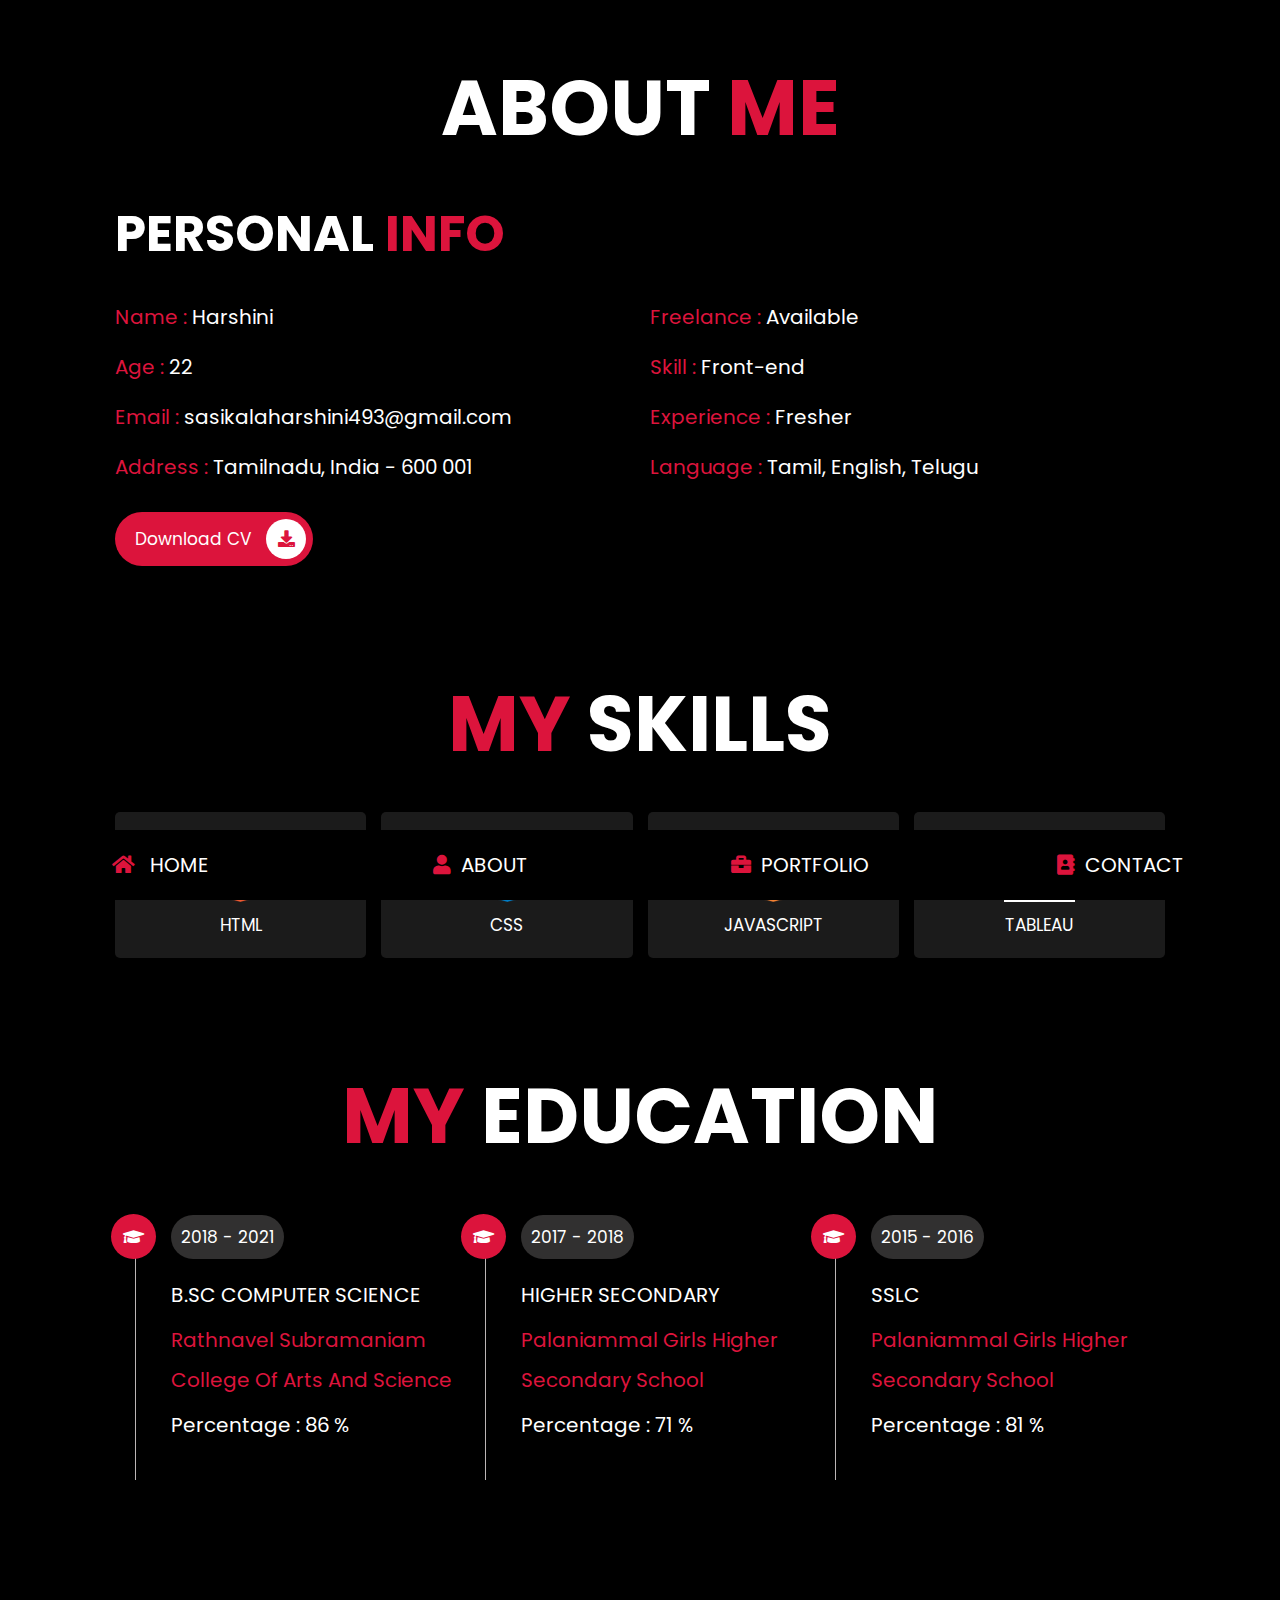
==== about.html @ 43031493 "Update about.html" ====
<!DOCTYPE html>
<html lang="en">
<head>
    <meta charset="UTF-8">
    <meta http-equiv="X-UA-Compatible" content="IE=edge">
    <meta name="viewport" content="width=device-width, initial-scale=1.0">
    <title>ABOUT</title>

     <!-- font awesome cdn link  -->
     <link rel="stylesheet" href="https://cdnjs.cloudflare.com/ajax/libs/font-awesome/5.15.4/css/all.min.css">
     <link rel="stylesheet" href="https://cdn.jsdelivr.net/npm/bootstrap-icons@1.3.0/font/bootstrap-icons.css">

     <!-- custom css file link  -->
     <link rel="stylesheet" href="css/style.css">
 
</head>
<body>
   <!-- navbar section starts  -->

<nav class="navibar">
    <a href="index.html"><i class="fas fa-home"></i> <span>HOME</span></a>
    <a href="about.html"><i class="fas fa-user"></i><span>ABOUT</span></a>
    <a href="port.html"><i class="fas fa-briefcase"></i><span>PORTFOLIO</span></a>
    <a href="contact.html"><i class="fas fa-address-book"></i><span>CONTACT</span></a>
</nav>

    <!-- navbar section ends  -->

    <!-- about section starts -->

    <section class="about">

        <h1 class="heading"> about <span>me</span></h1>

        <div class="row">

            <div class="info-container">

                <h1><span>personal</span> info</h1>

                <div class="box-container">

                    <div class="box">
                        <h3> <span>name  :  </span> Harshini</h3>
                        <h3> <span>age  :  </span> 22 </h3>
                        <h3> <span>email  :  </span> sasikalaharshini493@gmail.com </h3>
                        <h3> <span>address  :  </span> Tamilnadu, India - 600 001 </h3>
                    </div>

                    <div class="box">
                        <h3> <span>freelance  :  </span>Available </h3>
                        <h3> <span>skill  :  </span>Front-end </h3>
                        <h3> <span>experience  :  </span>Fresher </h3>
                        <h3> <span>language  :  </span>Tamil, English, Telugu</h3>
                    </div>
                </div>

                <a href="download/Harshini Resume (1).pdf" class="btn"> download CV <i class="fas fa-download"></i></a>
            </div>

        </div>

    </section>

    <!-- about section ends -->

    <!-- skills section starts -->

    <section class="skills">
         
        <h1 class="heading"> <span>my</span> skills </h1>

        <div class="box-container">
            <div class="box">
                <img src="images/icon-1.png" alt="html icon">
                <h3>html</h3>
            </div>

            <div class="box">
                <img src="images/icon-2.png" alt="css icon">
                <h3>css</h3>
            </div>

            <div class="box">
                <img src="images/icon-3.png" alt="js icon">
                <h3>javascript</h3>
            </div>

            <div class="box">
                <img src="images/icon-4.jpg" alt="tableau icon">
                <h3>Tableau</h3>
            </div>
        </div>
    </section>

    <!-- skills section ends -->

    <!-- education section starts -->

    <section class="education">

        <h1 class="heading"><span>my</span> education </h1>

        <div class="box-container">

            <div class="box">
                <i class="fas fa-graduation-cap"></i>
                <span>2018 - 2021</span>
                <h3>B.Sc COMPUTER SCIENCE</h3>
                <p>Rathnavel Subramaniam College Of Arts and Science</p>
                <h3 class="per">Percentage : 86 %</h3>
            </div>
    
            <div class="box">
                <i class="fas fa-graduation-cap"></i>
                <span>2017 - 2018</span>
                <h3>HIGHER SECONDARY</h3>
                <P>Palaniammal Girls Higher Secondary School</P> 
                <h3 class="per">Percentage : 71 %</h3>
            </div>
    
            <div class="box">
                <i class="fas fa-graduation-cap"></i>
                <span>2015 - 2016</span>
                <h3>SSLC</h3>
                <p>Palaniammal Girls Higher Secondary School</p>
                <h3 class="per">Percentage : 81 %</h3>
            </div>

    </div>
</section>

<!-- education section ends -->

</body>
</html>
---- css/style.css ----
@import url("https://fonts.googleapis.com/css2?family=Poppins:wght@100;300;400;500;600;700&display=swap");
* {
  font-family: 'Poppins', sans-serif;
  margin: 0;
  padding: 0;
  -webkit-box-sizing: border-box;
          box-sizing: border-box;
  text-decoration: none;
  outline: none;
  border: none;
  text-transform: capitalize;
}

/* this html code is used for changing the font size */

html{
    font-size: 62.5%;
    overflow-x: hidden;
}

/* this code is used to set scrollbar width */

html::-webkit-scrollbar{
    width: 1rem;
}

/* this code should change the background color*/

html ::-webkit-scrollbar-track{
    background:black;
}

/* this line for set the scrollbars color */

html::-webkit-scrollbar-thumb{
    background: red;
    border-radius: 5rem;
}

/* this lines set the background for body section */

body{
    background: black;
    padding-bottom: 6.5rem;
}

/* image set in the center or which place we want */

section{
    padding: 5rem 9%;
}

/* this codes should aline th headings in about page */

.heading{
    text-align: center;
    font-size: 6vw;
    color: white;
    margin-bottom: 3rem;
    text-transform: uppercase;
}

/* this line change the color for span coding */

.heading span{
    text-transform: uppercase;
    color: crimson;
}

/* this code is used for button designing */

.btn{
    display: inline-block;
    margin-top: 1rem;
    border-radius: 5rem;
    background: crimson;
    padding: .7rem;
    font-size: 1.7rem;
    color: white;
    padding-left: 2rem;
}

/* this lines design the icon into button */

.btn i {
    height: 4rem;
    width: 4rem;
    line-height: 4rem;
    font-size: 1.7rem;
    text-align: center;
    background: white;
    color: crimson;
    border-radius: 50%; /* that should change into round shape */
    margin-left: 1rem;
    -webkit-transition: .2s linear;
    transition: .2s linear;
}



.btn:hover i {
    margin-left: 2rem;
  }
  


/* this code is design the navigation bar */

.navibar{
    position: fixed;
    bottom: 0;
    left: 0;
    right: 0;
    display: -webkit-box;
    display: -ms-flexbox;
    display: flex;
    z-index: 1000;
    -webkit-box-align: end;
      -ms-flex-align: end;
         align-items: flex-end;
}

/* this code is design the navigation bar's text */

.navibar a{
    padding: 2rem;
    font-size: 2rem;
    background: black;
    -webkit-box-flex: 1;
      -ms-flex:1;
        flex: 1;
    color: white;
    text-align: center;
    -webkit-transition: .2s linear;
    transition: .2s linear;
}

/* this code will edit the icon */

.navibar a i{
    color: crimson;
    padding-right: 1rem;
}

.navibar a:hover{
    background: crimson;
    padding-bottom: 6rem;
}

/* this line is used to if my mouse curser will touch the navibar then icon should change into white color */
.navibar a:hover i{
    color: white;
}

.home{
    display: -webkit-box; /* it align the aboutme button */
    display: -ms-flexbox;
    display: flex;
    -webkit-box-align: center;
       -ms-flex-align: center;
          align-items: center;
    -ms-flex-wrap: wrap;
        flex-wrap: wrap;
    gap: 5rem;
    min-width: calc(100vh -6.5);
}

/* this code should align the image */

.home .image{
    -webkit-box-flex:1;
       -ms-flex: 1 1 42rem;
           flex: 1 1 42rem;
    text-align:center;
}

.home .image img{
    height: 55rem;
    width: 50rem;
    border-radius: 30% 80% 80% 30% / 30% 30% 70% 70%;
}

/* */

.home .content{
    -webkit-box-flex: 1;
      -ms-flex: 1 1 42rem;
         flex: 1 1 42rem;
}


.home .content h3{
    color: white;
    font-size: 4rem;
    padding-bottom: .5rem;
}

.home .content span{
    font-size: 3rem;
    color: crimson;
    padding: .5rem 0;
    display: block;
}

.home .content p{
    font-size: 1.5rem;
    color: white;
    padding: 1rem 0;
    line-height: 2;
}

/* home style ends */

/* about style starts */

/* this code is set the info container and set properly */

.about .row {
   display: -webkit-box;
   display: -ms-flexbox;
   display: flex;
   -webkit-box-align: center;
      -ms-flex-align: center;
         align-items: center;
   -ms-flex-wrap: wrap;
       flex-wrap: wrap;
    gap: 2rem;
}

.about .row .info-container {
    -webkit-box-flex: 1;
       -ms-flex:1 1 42rem;
           flex: 1 1 42rem;
}

/* align the h1 tag */

.about .row .info-container h1{
    font-size: 5rem;
    color: crimson;
    text-transform: uppercase;
    padding-bottom: 1rem;
}

.about .row .info-container h1 span {
    font-size: 5rem;
    color: white;
    text-transform: uppercase;
}


.about .row .info-container .box-container {
    padding: 1rem 0;
    display: -webkit-box;
    display: -ms-flexbox;
    display: flex;
    -ms-flex-wrap: wrap;
        flex-wrap: wrap;
    gap: 2rem;
}

.about .row .info-container .box-container .box {
    -webkit-box-flex: 1;
        -ms-flex: 1 1 20rem;
            flex: 1 1 20rem;
}

/* align the h3 tag */

.about .row .info-container .box-container .box h3 {
    font-size: 2rem;
    color: white;
    padding: 1rem 0;
    font-weight: normal;
    text-transform: none;
}

.about .row .info-container .box-container .box h3 span {
    color: crimson;
    font-weight:normal;
}

/* about ends */

/* skills starts */

/* colums are set using ms grid */

.skills .box-container {
    display: -ms-grid;
    display: grid;
    -ms-grid-columns: (minmax(16rem, 1fr))[auto-fit];
        grid-template-columns: repeat(auto-fit,minmax(16rem, 1fr));
    gap: 1.5rem;
}

.skills .box-container .box {
    padding: 2rem;
    text-align: center;
    -webkit-box-shadow: black;
            box-shadow: black;
    border-radius: .5rem;
    background: rgb(27, 27, 27);
}

.skills .box-container .box:hover{
    background: white;
}

.skills .box-container .box img{
    height: 7rem;
    margin-bottom:.5rem;
}

.skills .box-container .box h3{
    color: white;
    font-size: 1.7rem;
    font-weight: normal;
    text-transform: uppercase;
}

.skills .box-container .box:hover h3{
   color: black;
}

/* this code should display the webkitbox */

.education .box-container {
    display: -webkit-box;
    display: -ms-flexbox;
    display: flex;
    -ms-flex-wrap: wrap;
        flex-wrap: wrap;
    padding-bottom: 3rem;
    padding-top: 2rem;
}

/* this code should align the webkitbox */

.education .box-container .box {
    -webkit-box-flex: 1;
        -ms-flex: 1;
           flex: 1;
    margin-left: 2rem;
    padding-top: 0;
    padding-bottom: 0;
    padding-left: 3.5rem;  /* align the text from that margin line */
    padding-bottom: 3rem;
    border-left:  0.1rem solid rgb(187, 181, 181);
    position: relative;
}

.education .box-container .box i {
    height: 4.5rem;
    width: 4.5rem;
    line-height: 4.5rem;
    font-size: 1.7rem;
    border-radius: 50%;
    background: crimson;
    color: white;
    text-align: center;
    position: absolute;
    top: -1rem;
    left: -2.5rem;   
}

.education .box-container .box span {
    font-size: 1.7rem;
    color: white;
    border-radius: 5rem;
    padding: 1rem;
    background: rgb(49, 48, 48);
}

.education .box-container .box h3{
    font-size: 2rem;
    padding: 1rem 0;
    color: white;
    padding-top: 3rem;
    font-weight: normal;
    text-transform: uppercase;
}

.education .box-container .box .per{
    font-size: 2rem;
    padding: 1rem 0;
    color: white;
    padding-top: 1rem;
    font-weight: normal;
    text-transform: none;
}

.education .box-container .box p {
    font-size: 2rem;
    color: crimson;
    line-height:2;
}

/* about style ends */

/* port style starts */

.port {
    text-align: center;
}

.port .box-container {
    display: -ms-grid;
    display: grid;
    -ms-grid-columns: (minmax(31rem, 1fr))[auto-fit];
        grid-template-columns: repeat(auto-fit,minmax(31rem, 1fr)); /* these two lines should make the picture in columnwise */
    gap: 1.5rem;
    margin-bottom: 2rem;
}

.port .box-container .box {
    height: 30rem;
    overflow: hidden; /* this line is used to image set in the right place */
    position: relative; /* this line used to set the screen when i am touch */
    border-radius: 2rem;
}

/* This line is must bcoz this line should display the content screen */

.port .box-container .box:hover .content{
    -webkit-transform: translate(0%);
            transform: translate(0%);
}

/* this line is used to align the image corretly */

.port .box-container .box img {
    height: 100%;
    width: 100%;
    -o-object-fit: cover;
        object-fit: cover;
}

.port .box-container .box .content {
    position: absolute;
    top: 0;
    left: 0;
    height: 100%;
    width: 100%;
    background: rgb(32, 32, 32);
    display: -webkit-box;
    display: -ms-flexbox;
    display: flex;
    -webkit-box-orient: vertical;
    -webkit-box-direction: normal;
        -ms-flex-flow: column;
            flex-flow: column;
    -webkit-box-align:center;
        -ms-flex-align: center;
            align-items: center;
    -webkit-box-pack: center;
        -ms-flex-pack: center;
            justify-content: center;
    padding: 2rem;
    -webkit-transform: translate(100%);
        transform: translate(100%);
    -webkit-transition: .2s linear;
    transition: .2s linear;
}

.port .box-container .box .content h3 {
    font-size: 2.5rem;
    color: white;
    text-transform: uppercase;
    font-weight: normal;
}

.port .box-container .box .content p {
    padding: 1rem 0;
    font-size: 1.5rem;
    line-height: 2;
    color: rgb(185, 181, 181);
}

.port .box-container .box .content a {
    font-size: 2rem;
    color: crimson;
}

.port .box-container .box .content a:hover {
    color: white;
}

/* portfolio code ends */

/* contact code starts */

.contact .row {
    display: -webkit-box;
    display: -ms-flexbox;
    display: flex;
    -webkit-box-align: center;
        -ms-flex-align: center;
            align-items: center;
    -ms-flex-wrap: wrap;
        flex-wrap: wrap;
    gap: 2rem;
}

.contact .row .info-container h1 {
    font-size: 3rem;
    text-transform: uppercase;
    color: white;
    padding-bottom: 1rem;
}

.contact .row .info-container p {
    font-size: 1.5rem;
    line-height: 2;
    color: rgb(199, 196, 196);
    padding: 1rem 0;
}

.contact .row .info-container .box-container {
    padding: 2rem 0;
}

.contact .row .info-container .box-container .box {
    display: -webkit-box;
    display: -ms-flexbox;
    display: flex;
    gap: 2rem;
    padding: 1rem 0;
}

/* this line should edit the icons */

.contact .row .info-container .box-container .box i {
    font-size: 3rem;
    color: crimson;
}

.contact .row .info-container .box-container .box h3 {
    font-size: 2rem;
    color: white;
}

.contact .row .info-container .share a {
    font-size: 2rem;
    height: 4.5rem;
    width: 4.5rem;
    line-height: 4.5rem;
    border-radius: 50%;
    background: black;
    color: white;
    text-align: center;
    margin-right: .3rem;
}

.contact .row .info-container .share a:hover {
    background: crimson;
}

.contact .row form {
    -webkit-box-flex: 1;
        -ms-flex: 1 1 42rem;
            flex: 1 1 42rem;
}

/* this code should display the flexible inputbox area */

.contact .row form .inputbox {
    display: -webkit-box;
    display: -ms-flexbox;
    display: flex;
    -ms-flex-wrap: wrap;
        flex-wrap: wrap;
    -webkit-box-pack: justify;
        -ms-flex-pack: justify;
            justify-content: space-between;
}

/* this line should increase the width of the input area */

.contact .row form .inputbox input {
    width: 49%;
}

/* this line should align the input area */

.contact .row form .inputbox input ,
.contact .row form textarea {
    border-radius: 5rem;
    padding: 1.2rem 1.8rem;
    font-size: 1.6rem;
    color: white;
    text-transform: none;
    margin: .7rem 0;
    background: rgb(39, 38, 38);
}

.contact .row form textarea {
    width: 100%;
    border-radius: 1rem;
    resize: none;
    height: 25rem;
}

.contact .row form .btn {
    padding: 1rem 3rem;
    cursor: pointer;
}

.contact .row form .btn:hover {
    background: white;
    color: black;
}

@media (max-width: 1200px) {
    html{
        font-size: 55%;
    }
    section {
        padding: 3rem 2rem;
    }
}

@media (max-width: 768px) {
    .heading {
        font-size: 12vw;
    }
    .navibar a i{
        padding: 0;
    }
    .navibar a span {
        display: none;
    }
    .navibar a:hover {
        padding-bottom: 2rem;
    }
    .home{
        text-align: center;
        gap: 2rem;
    }
    .home .image img {
        height: 30rem;
        width: 30rem;
    }
    .home .content h3 {
        font-size: 3rem;
    }
    .home .content span {
        font-size: 2.5rem;
    }
    .contact .row form .inputbox input {
        width: 100%;
        margin-bottom: 1 rem;
    }
}

@media (max-width: 450px) {
    html {
        font-size: 50%;
    }
}
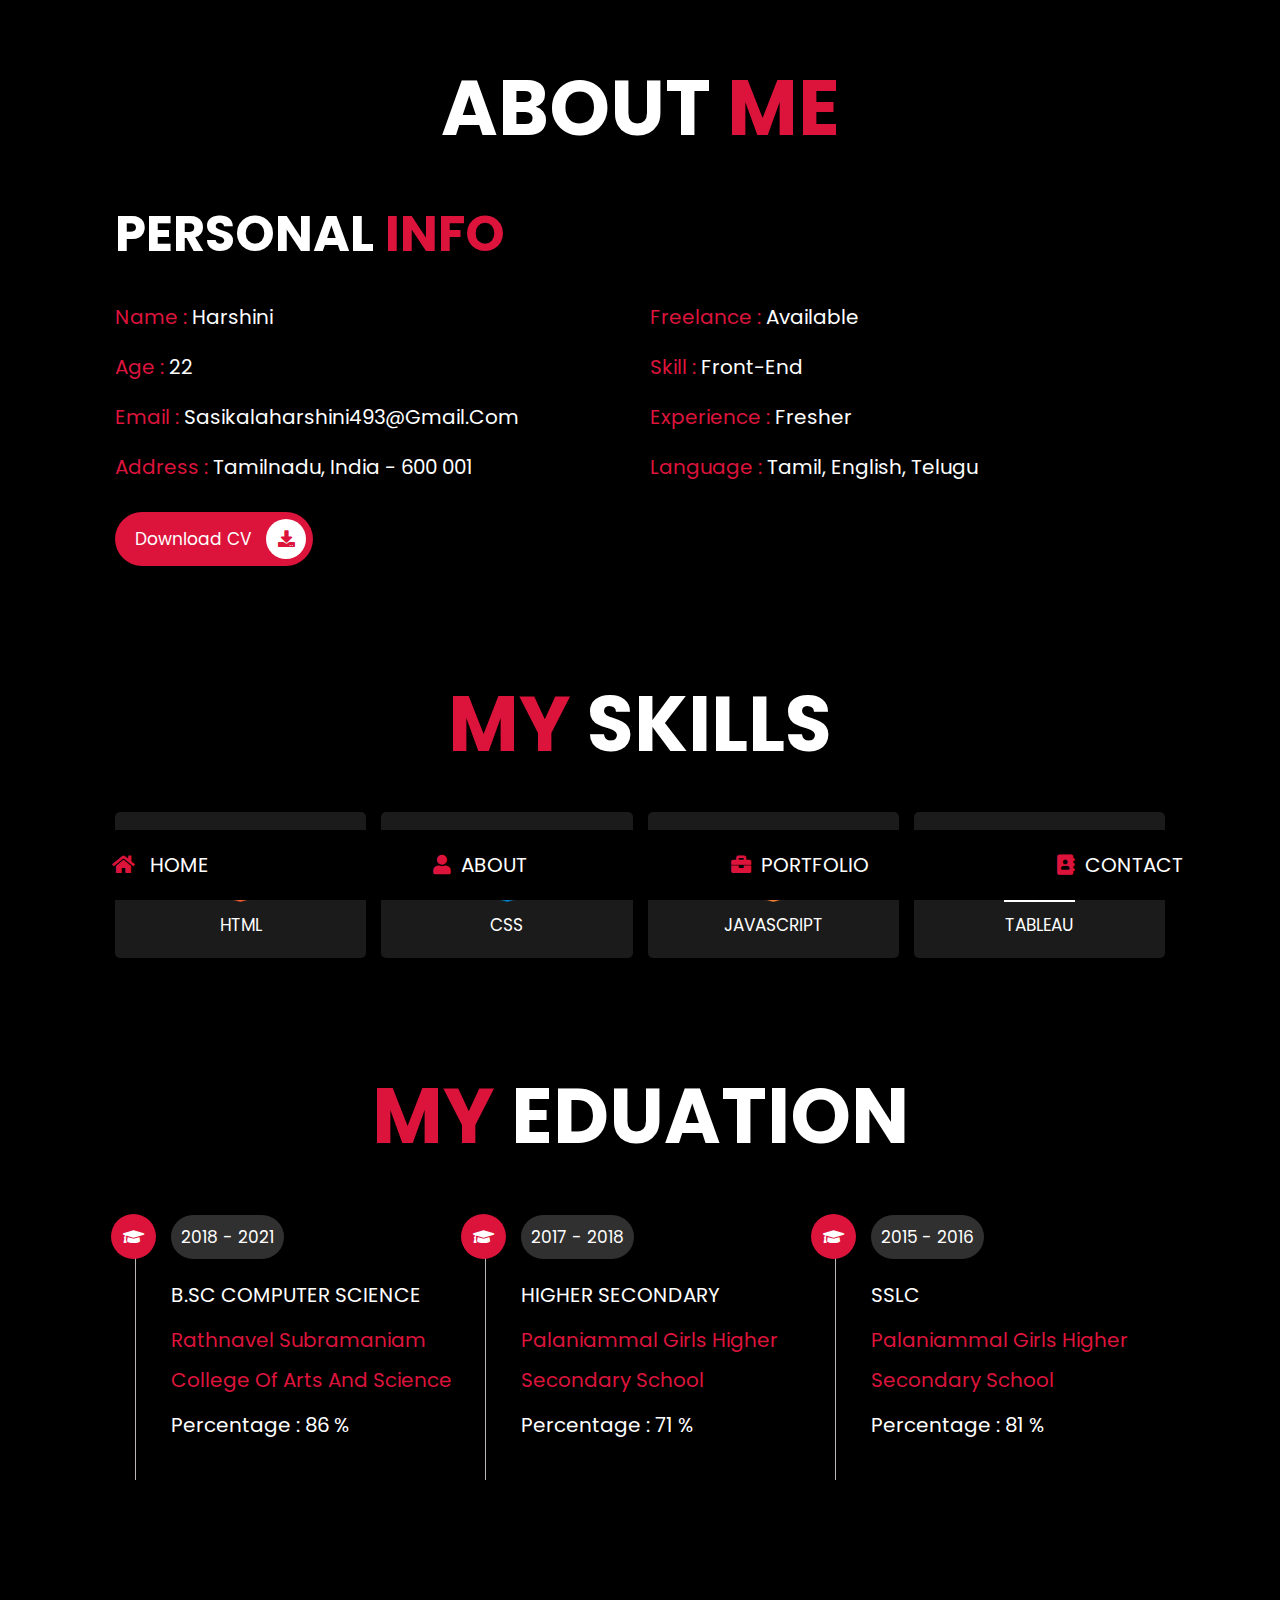
==== commit fddadba9: "completed" ====
--- a/about.html
+++ b/about.html
@@ -44,14 +44,14 @@
                         <h3> <span>name  :  </span> Harshini</h3>
                         <h3> <span>age  :  </span> 22 </h3>
                         <h3> <span>email  :  </span> sasikalaharshini493@gmail.com </h3>
-                        <h3> <span>address  :  </span> Tamilnadu, India - 600 001 </h3>
+                        <h3> <span>address  :  </span> tamilnadu, india - 600 001 </h3>
                     </div>
 
                     <div class="box">
-                        <h3> <span>freelance  :  </span>Available </h3>
-                        <h3> <span>skill  :  </span>Front-end </h3>
-                        <h3> <span>experience  :  </span>Fresher </h3>
-                        <h3> <span>language  :  </span>Tamil, English, Telugu</h3>
+                        <h3> <span>freelance  :  </span>available </h3>
+                        <h3> <span>skill  :  </span>front-end </h3>
+                        <h3> <span>experience  :  </span>fresher </h3>
+                        <h3> <span>language  :  </span>tamil, english, telugu</h3>
                     </div>
                 </div>
 
@@ -99,7 +99,7 @@
 
     <section class="education">
 
-        <h1 class="heading"><span>my</span> education </h1>
+        <h1 class="heading"><span>my</span> eduation </h1>
 
         <div class="box-container">
 
--- a/css/style.css
+++ b/css/style.css
@@ -272,7 +272,6 @@
     color: white;
     padding: 1rem 0;
     font-weight: normal;
-    text-transform: none;
 }
 
 .about .row .info-container .box-container .box h3 span {
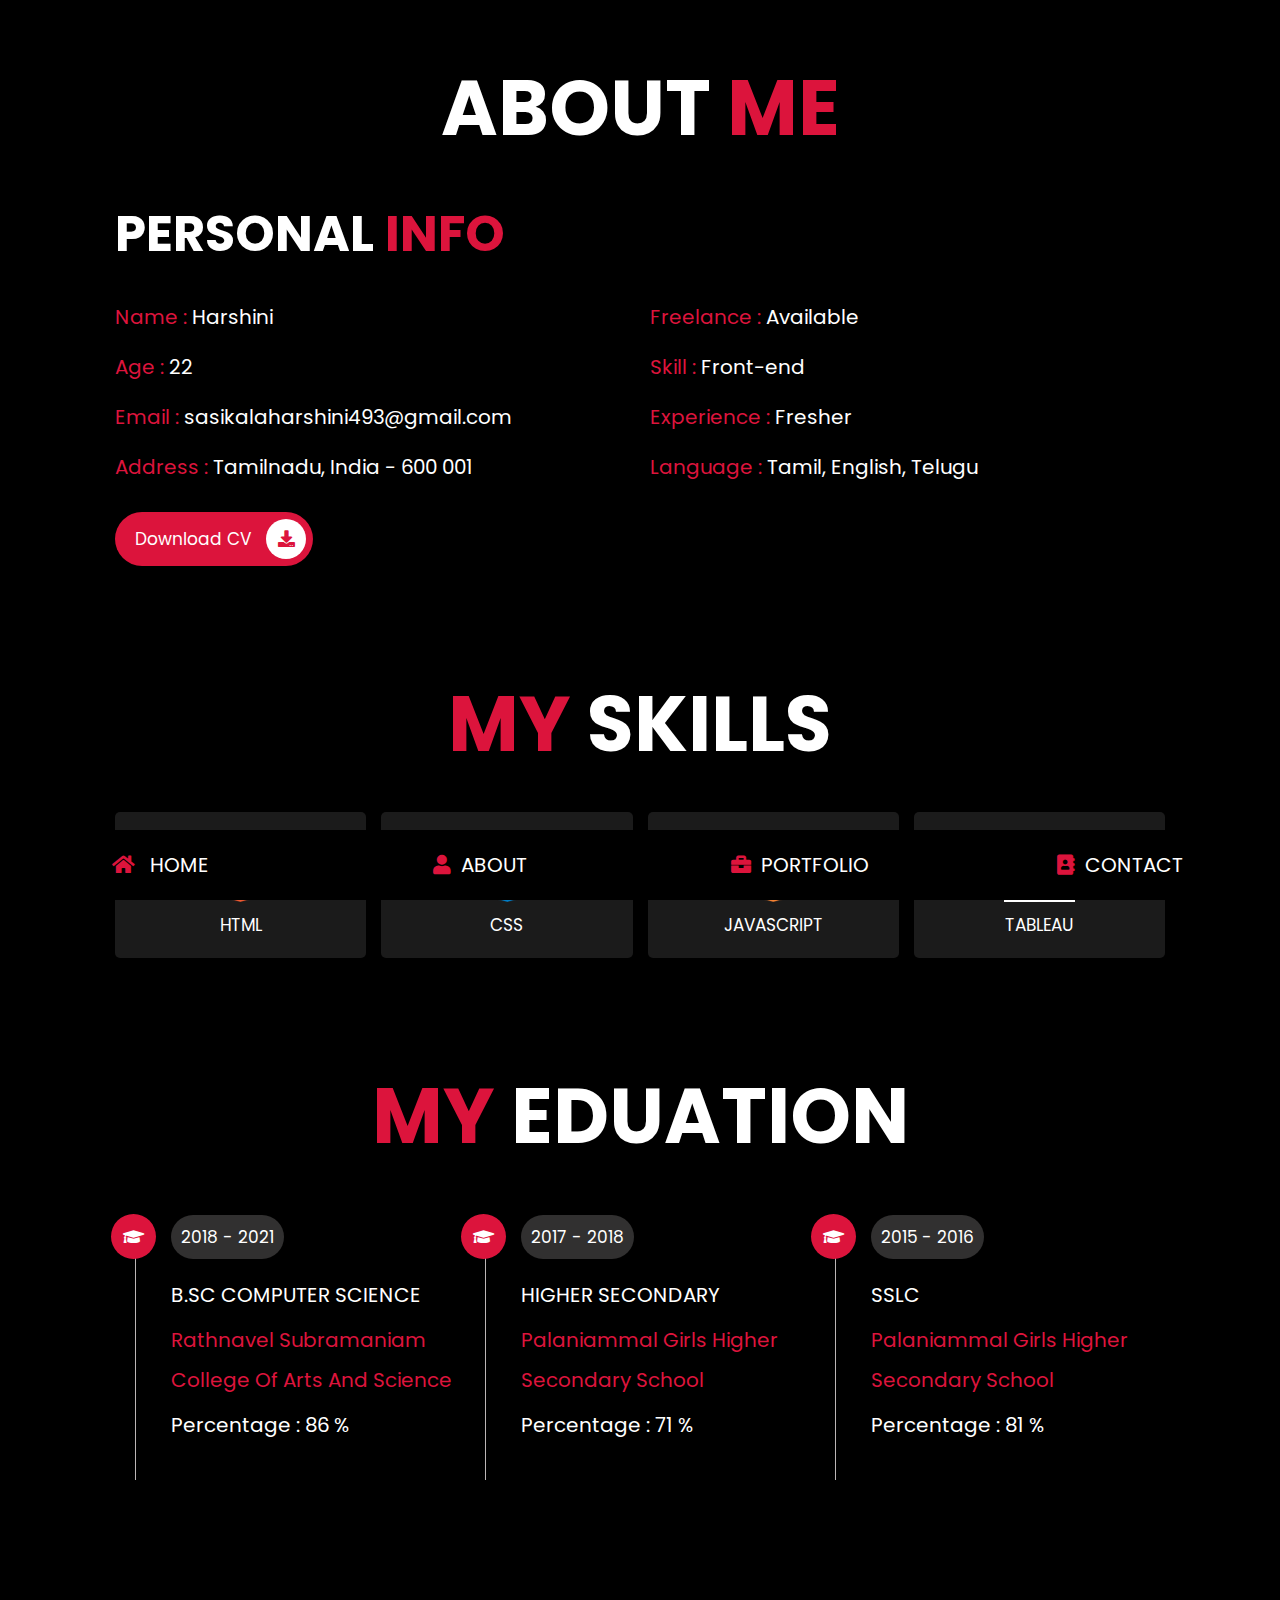
==== commit 21b16f95: "completed" ====
--- a/about.html
+++ b/about.html
@@ -41,17 +41,17 @@
                 <div class="box-container">
 
                     <div class="box">
-                        <h3> <span>name  :  </span> Harshini</h3>
+                        <h3> <span>Name  :  </span> Harshini</h3>
                         <h3> <span>age  :  </span> 22 </h3>
                         <h3> <span>email  :  </span> sasikalaharshini493@gmail.com </h3>
-                        <h3> <span>address  :  </span> tamilnadu, india - 600 001 </h3>
+                        <h3> <span>address  :  </span> Tamilnadu, India - 600 001 </h3>
                     </div>
 
                     <div class="box">
-                        <h3> <span>freelance  :  </span>available </h3>
-                        <h3> <span>skill  :  </span>front-end </h3>
-                        <h3> <span>experience  :  </span>fresher </h3>
-                        <h3> <span>language  :  </span>tamil, english, telugu</h3>
+                        <h3> <span>freelance  :  </span>Available </h3>
+                        <h3> <span>skill  :  </span>Front-end </h3>
+                        <h3> <span>experience  :  </span>Fresher </h3>
+                        <h3> <span>language  :  </span>Tamil, English, Telugu</h3>
                     </div>
                 </div>
 
--- a/css/style.css
+++ b/css/style.css
@@ -272,6 +272,7 @@
     color: white;
     padding: 1rem 0;
     font-weight: normal;
+    text-transform: none;
 }
 
 .about .row .info-container .box-container .box h3 span {
@@ -513,6 +514,7 @@
     line-height: 2;
     color: rgb(199, 196, 196);
     padding: 1rem 0;
+    text-transform: none;
 }
 
 .contact .row .info-container .box-container {
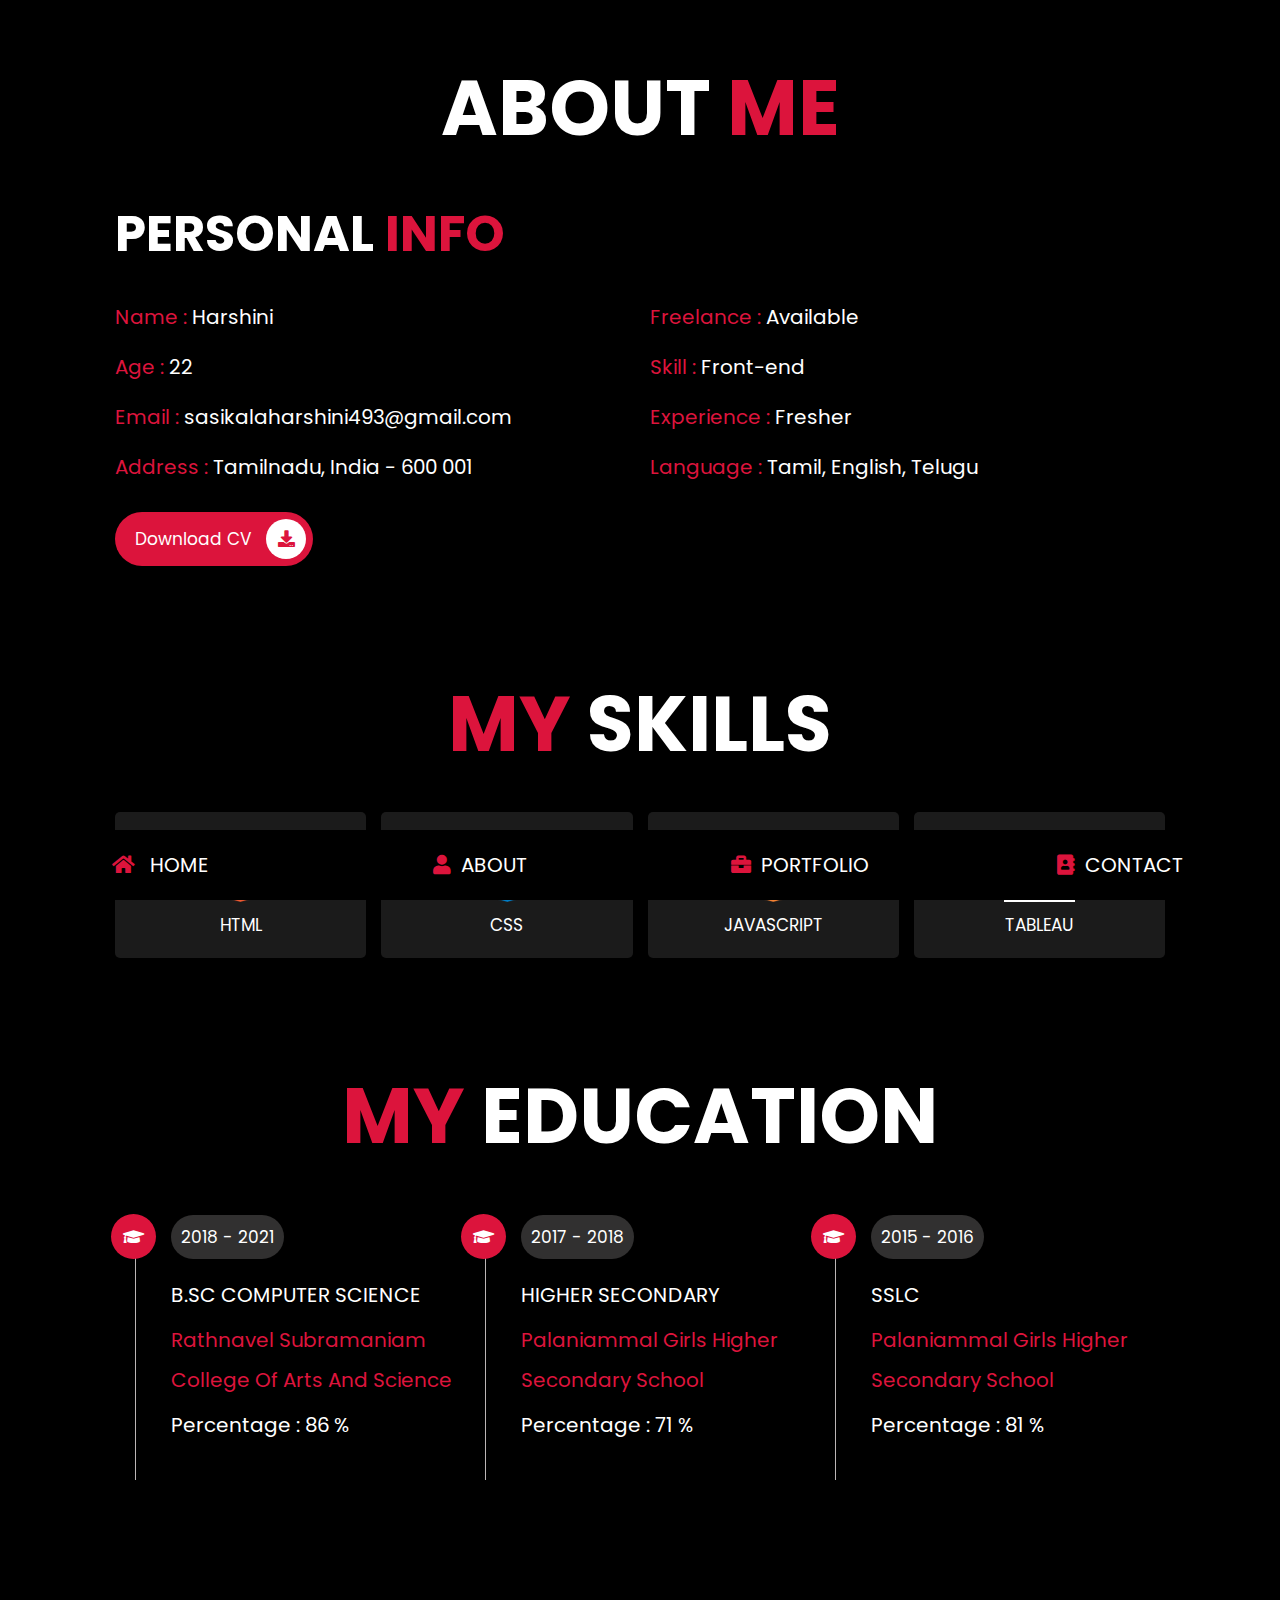
==== commit 9b8079e4: "completed" ====
--- a/about.html
+++ b/about.html
@@ -55,7 +55,7 @@
                     </div>
                 </div>
 
-                <a href="download/Harshini Resume (1).pdf" class="btn"> download CV <i class="fas fa-download"></i></a>
+                <a href="download/Harshini Resume (2).pdf" class="btn"> download CV <i class="fas fa-download"></i></a>
             </div>
 
         </div>
@@ -99,7 +99,7 @@
 
     <section class="education">
 
-        <h1 class="heading"><span>my</span> eduation </h1>
+        <h1 class="heading"><span>my</span> education </h1>
 
         <div class="box-container">
 
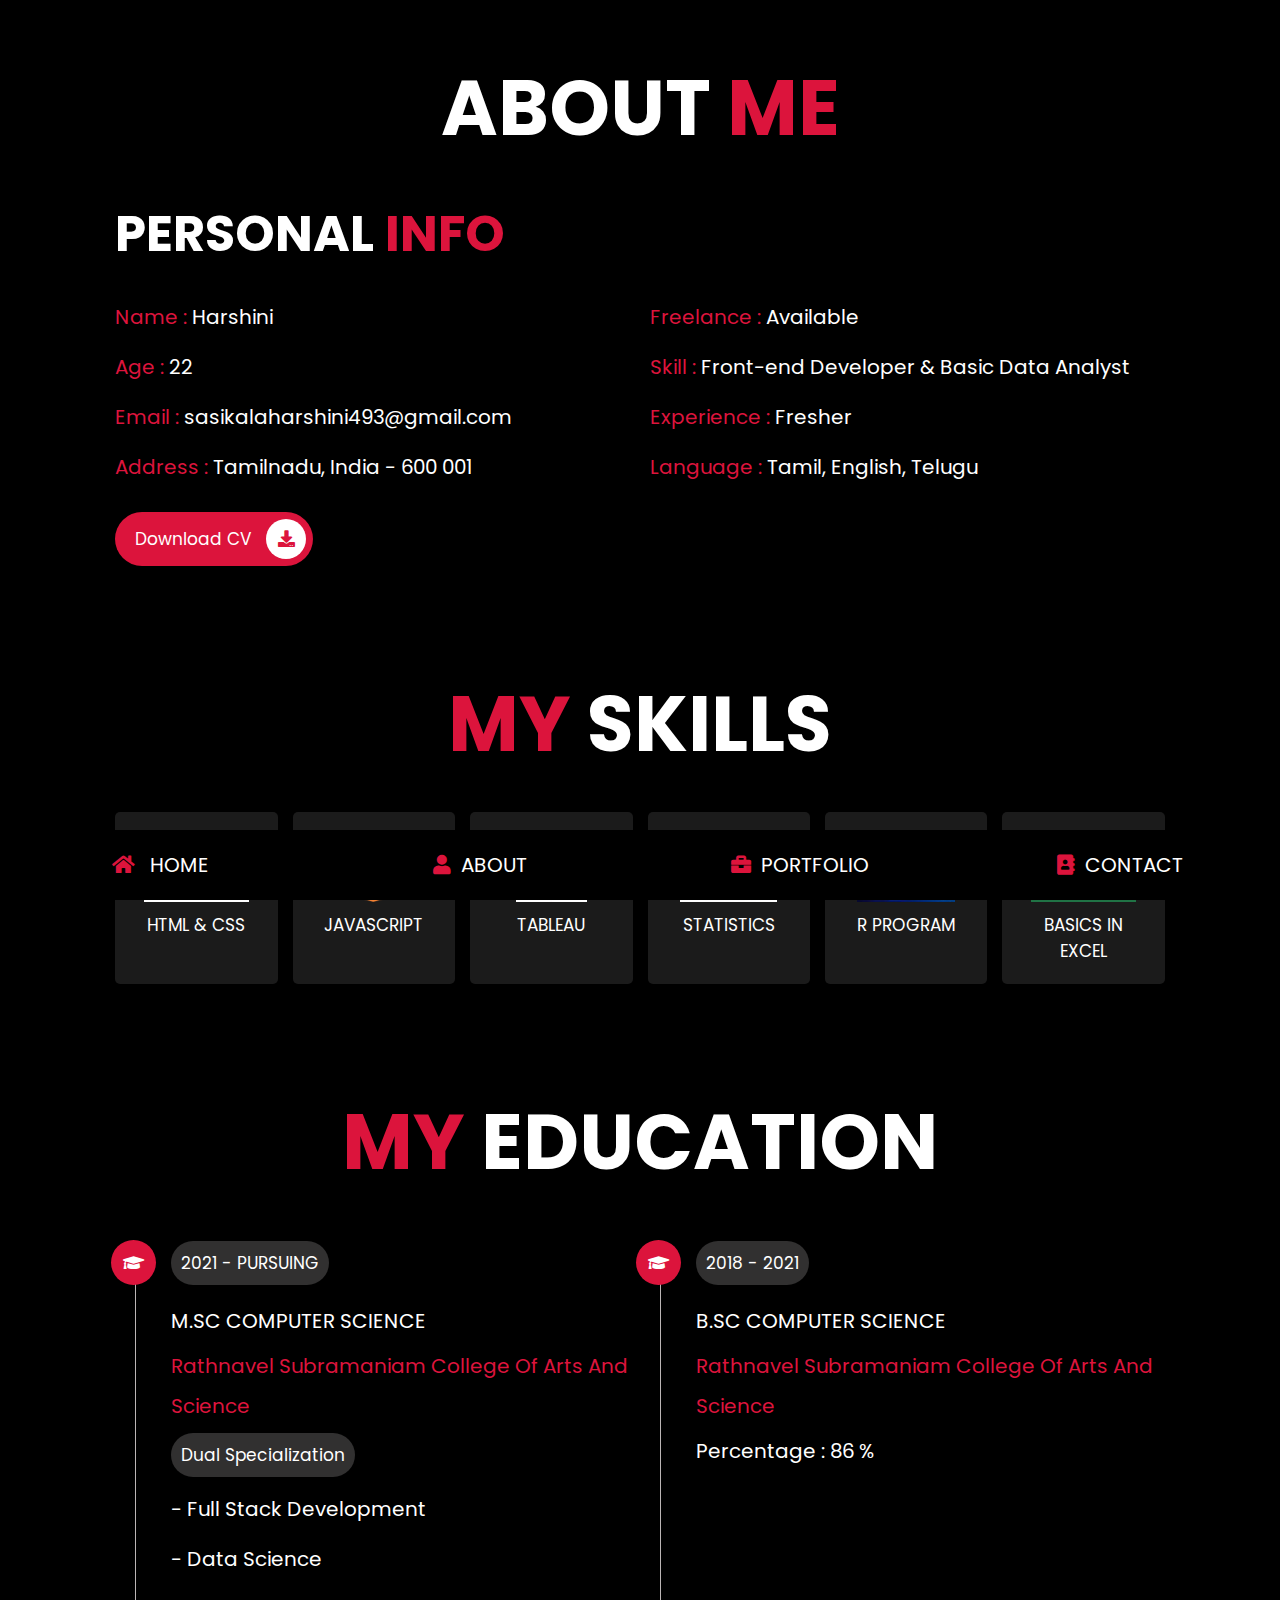
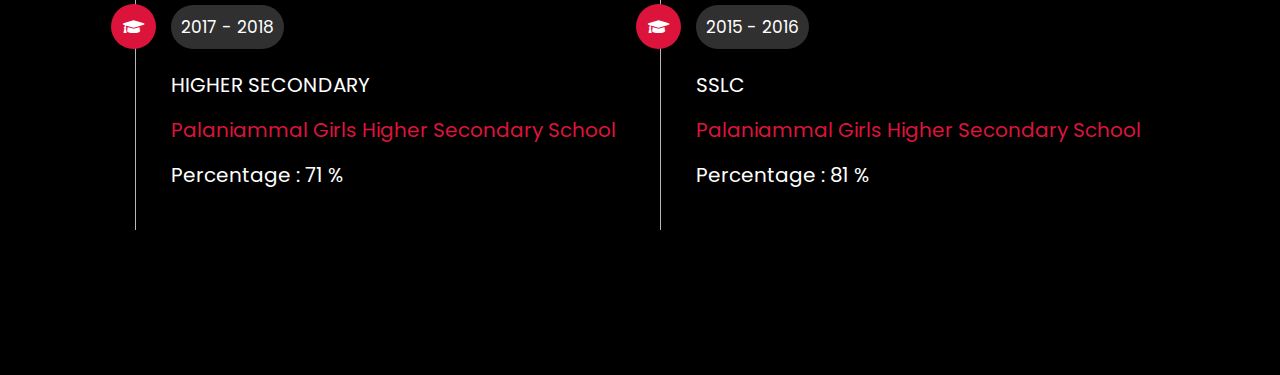
==== commit 7c2d3511: "completed" ====
--- a/about.html
+++ b/about.html
@@ -4,7 +4,7 @@
     <meta charset="UTF-8">
     <meta http-equiv="X-UA-Compatible" content="IE=edge">
     <meta name="viewport" content="width=device-width, initial-scale=1.0">
-    <title>ABOUT</title>
+    <title>MY PORTFOLIO</title>
 
      <!-- font awesome cdn link  -->
      <link rel="stylesheet" href="https://cdnjs.cloudflare.com/ajax/libs/font-awesome/5.15.4/css/all.min.css">
@@ -49,7 +49,7 @@
 
                     <div class="box">
                         <h3> <span>freelance  :  </span>Available </h3>
-                        <h3> <span>skill  :  </span>Front-end </h3>
+                        <h3> <span>skill  :  </span>Front-end Developer & Basic Data Analyst</h3>
                         <h3> <span>experience  :  </span>Fresher </h3>
                         <h3> <span>language  :  </span>Tamil, English, Telugu</h3>
                     </div>
@@ -72,23 +72,33 @@
 
         <div class="box-container">
             <div class="box">
-                <img src="images/icon-1.png" alt="html icon">
-                <h3>html</h3>
+                <img src="images/icon-1.jfif" alt="html icon">
+                <h3>html & css</h3>
             </div>
 
             <div class="box">
                 <img src="images/icon-2.png" alt="css icon">
-                <h3>css</h3>
-            </div>
-
-            <div class="box">
-                <img src="images/icon-3.png" alt="js icon">
                 <h3>javascript</h3>
             </div>
 
             <div class="box">
-                <img src="images/icon-4.jpg" alt="tableau icon">
+                <img src="images/icon-3.jpg" alt="tableau icon">
                 <h3>Tableau</h3>
+            </div>
+
+            <div class="box">
+                <img src="images/img-7.jpg" alt="tableau icon">
+                <h3>Statistics</h3>
+            </div>
+
+            <div class="box">
+                <img src="images/icon-5.jfif" alt="tableau icon">
+                <h3>R Program</h3>
+            </div>
+
+            <div class="box">
+                <img src="images/icon-4.png" alt="tableau icon">
+                <h3>basics in excel</h3>
             </div>
         </div>
     </section>
@@ -102,6 +112,19 @@
         <h1 class="heading"><span>my</span> education </h1>
 
         <div class="box-container">
+
+            <div class="box">
+                <i class="fas fa-graduation-cap"></i>
+                <span>2021 - PURSUING</span>
+                <h3>M.Sc COMPUTER SCIENCE</h3>
+                <p>Rathnavel Subramaniam College Of Arts and Science</p>
+                <br>
+                <span>Dual Specialization</span>
+                <br>
+                <br>
+                <h3 class="per">- Full Stack Development</h3>
+                <h3 class="per">- Data Science</h3>
+            </div>
 
             <div class="box">
                 <i class="fas fa-graduation-cap"></i>
--- a/css/style.css
+++ b/css/style.css
@@ -195,17 +195,18 @@
     padding-bottom: .5rem;
 }
 
-.home .content span{
-    font-size: 3rem;
+.home .content  span{
+    font-size: 2rem;
     color: crimson;
     padding: .5rem 0;
-    display: block;
+    text-transform: none;
+    
 }
 
 .home .content p{
     font-size: 1.5rem;
     color: white;
-    padding: 1rem 0;
+    padding-top: 1rem;
     line-height: 2;
 }
 
@@ -339,8 +340,8 @@
 
 .education .box-container .box {
     -webkit-box-flex: 1;
-        -ms-flex: 1;
-           flex: 1;
+        -ms-flex: 1 1 40rem;
+           flex: 1 1 40rem;
     margin-left: 2rem;
     padding-top: 0;
     padding-bottom: 0;
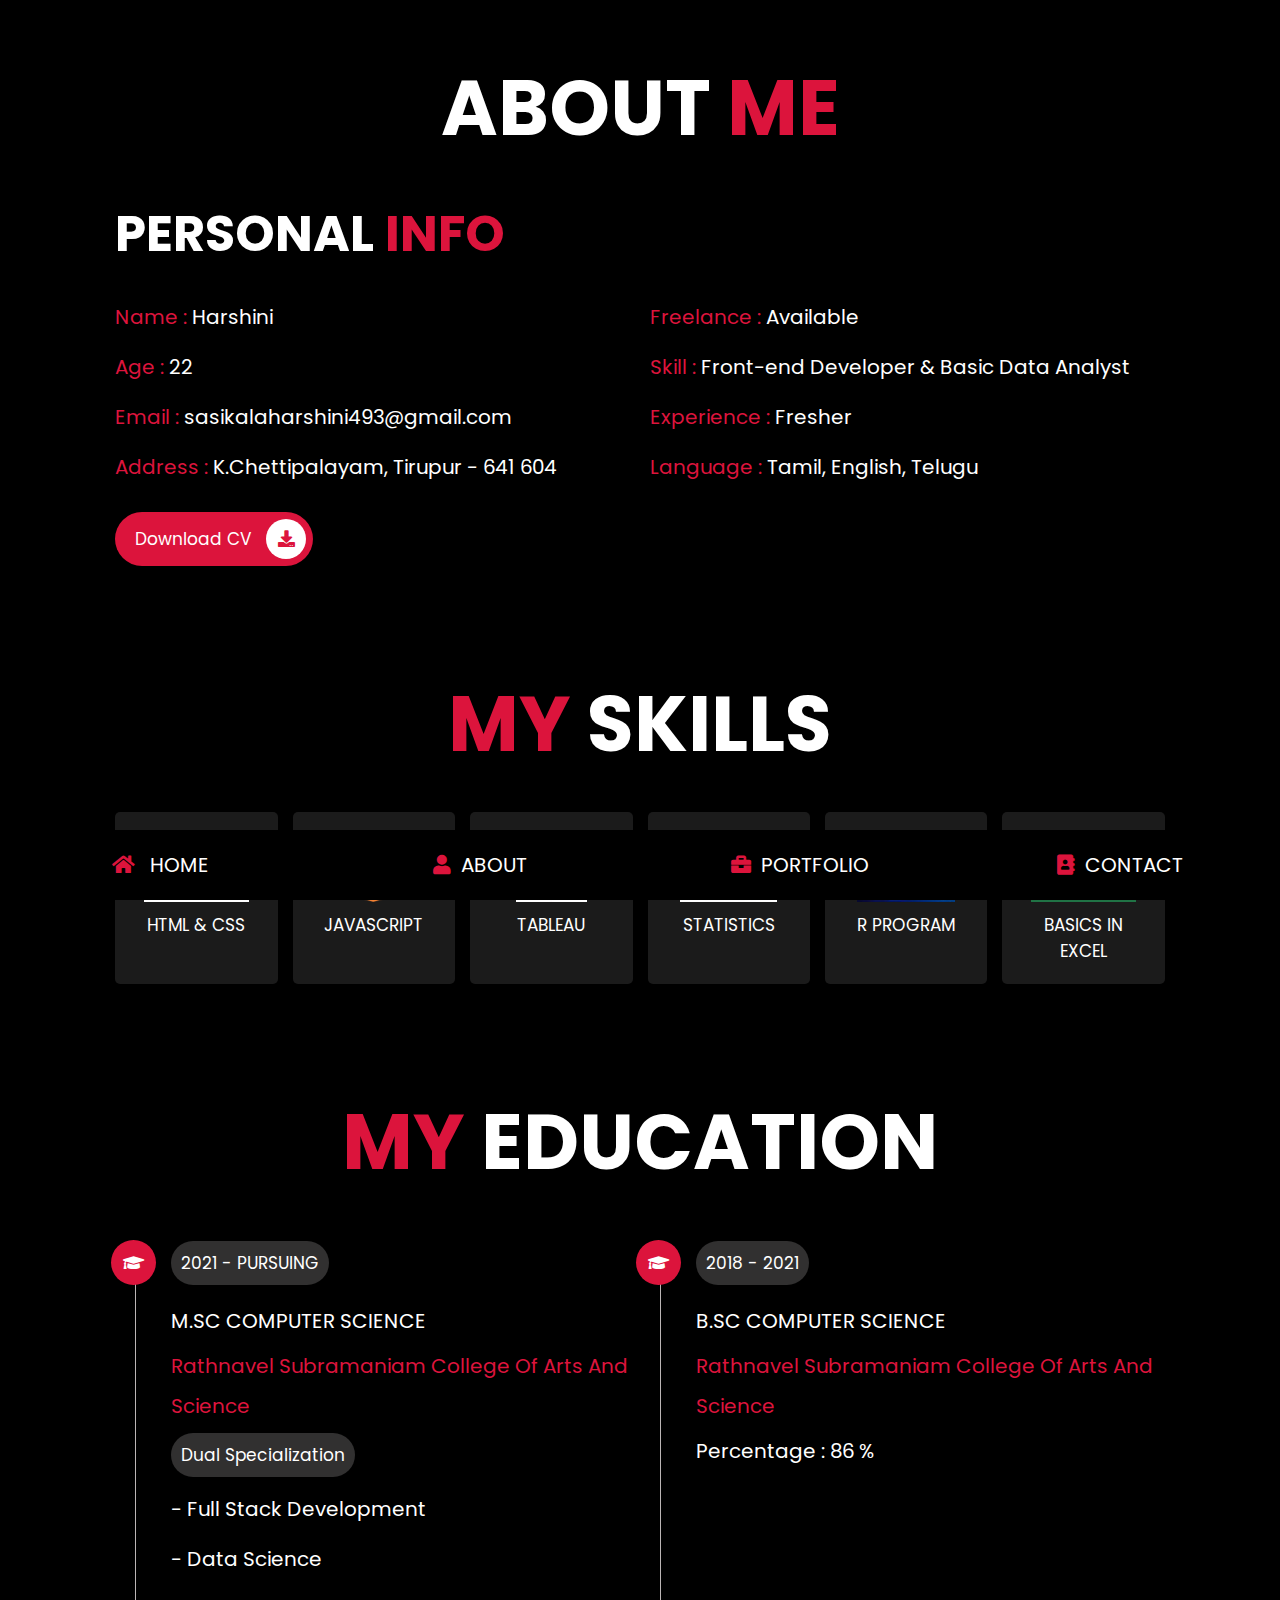
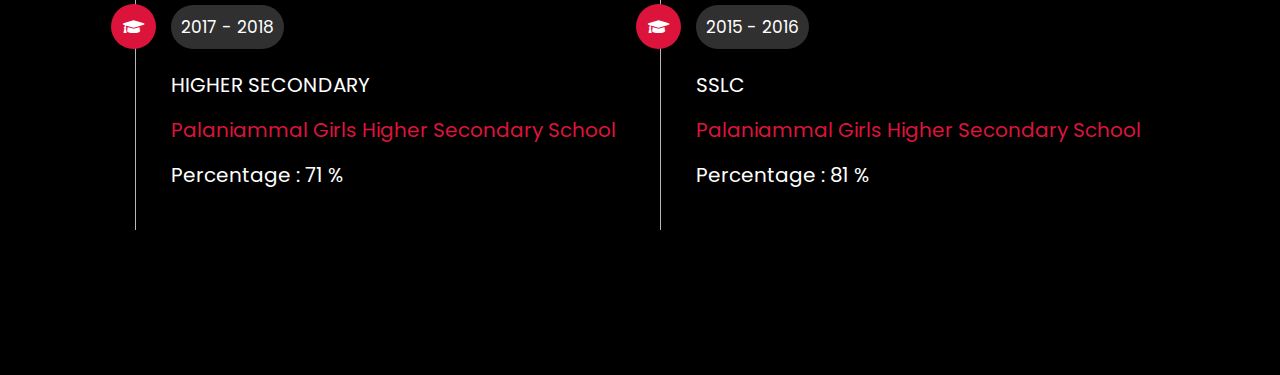
==== commit 3074b27c: "completed" ====
--- a/about.html
+++ b/about.html
@@ -44,7 +44,7 @@
                         <h3> <span>Name  :  </span> Harshini</h3>
                         <h3> <span>age  :  </span> 22 </h3>
                         <h3> <span>email  :  </span> sasikalaharshini493@gmail.com </h3>
-                        <h3> <span>address  :  </span> Tamilnadu, India - 600 001 </h3>
+                        <h3> <span>address  :  </span> K.Chettipalayam, Tirupur - 641 604 </h3>
                     </div>
 
                     <div class="box">
@@ -55,7 +55,7 @@
                     </div>
                 </div>
 
-                <a href="download/Harshini Resume (2).pdf" class="btn"> download CV <i class="fas fa-download"></i></a>
+                <a href="download/Harshini Resume.pdf" class="btn"> download CV <i class="fas fa-download"></i></a>
             </div>
 
         </div>
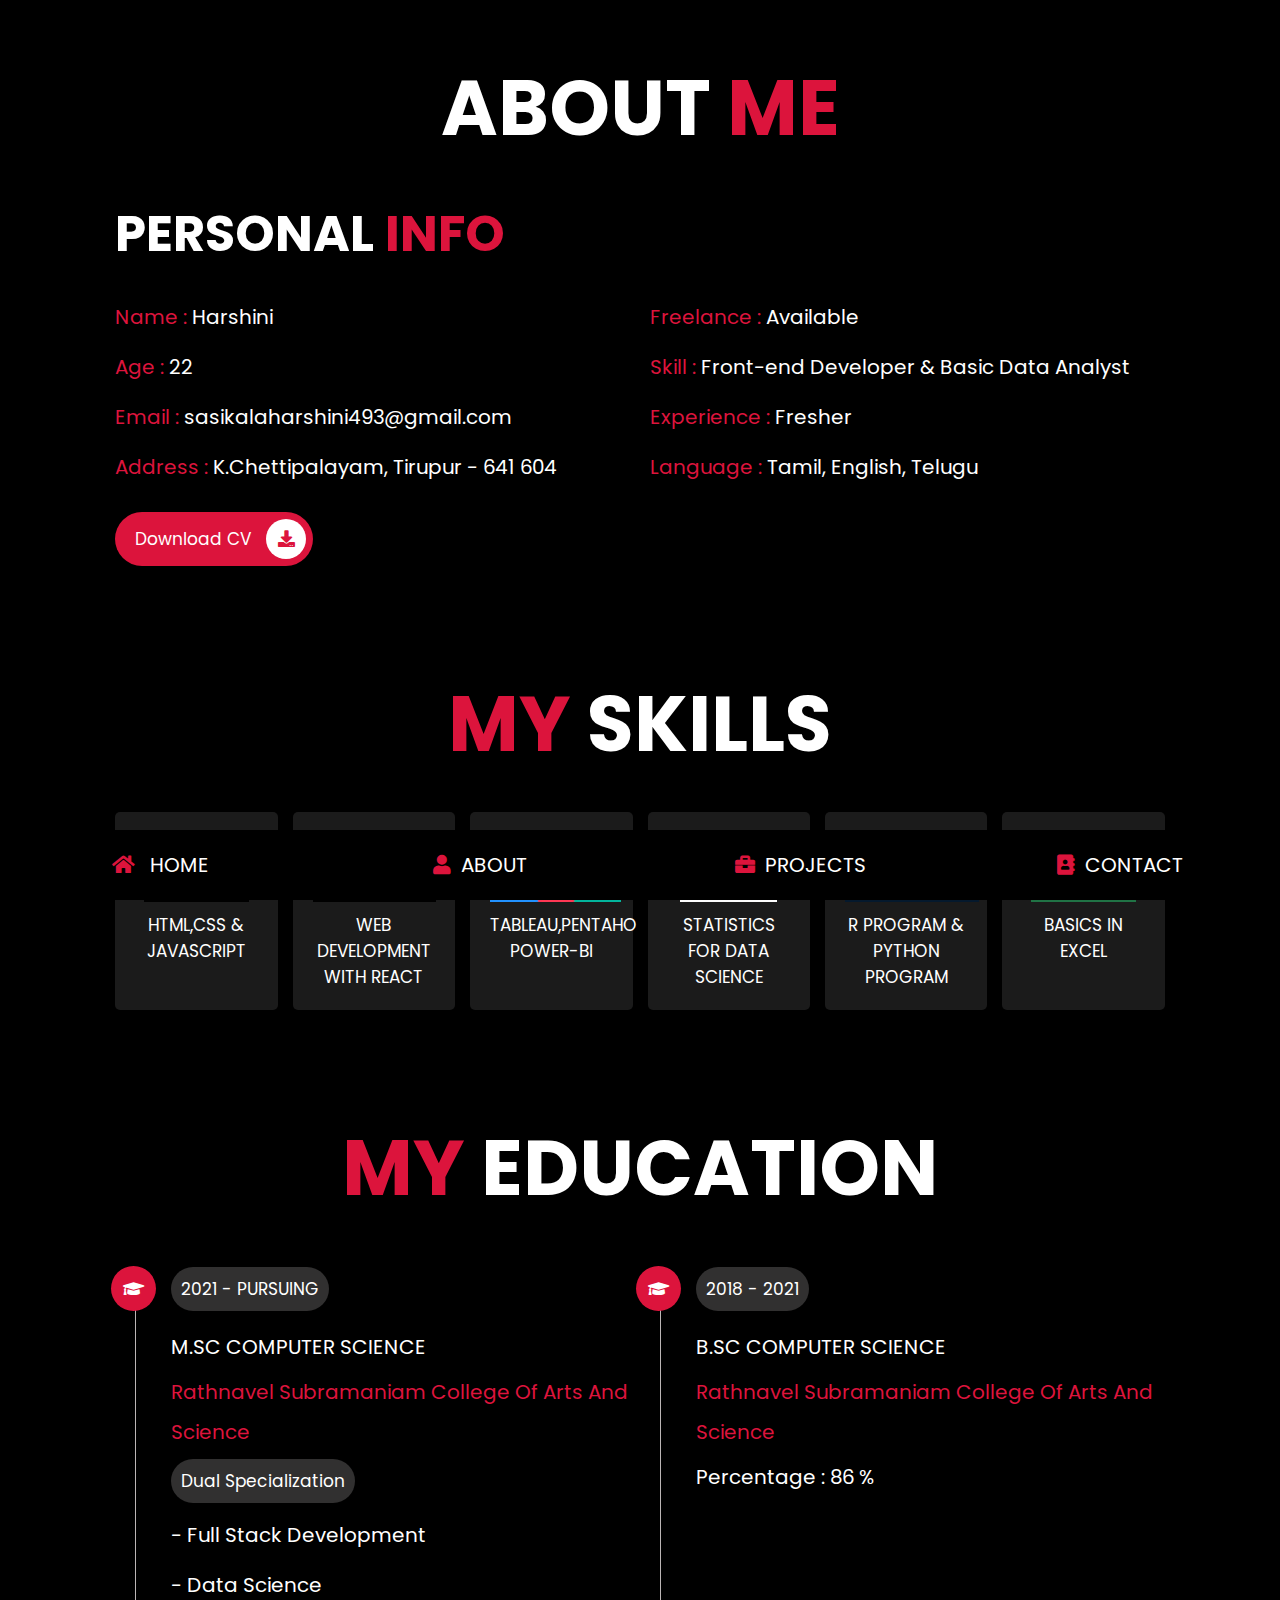
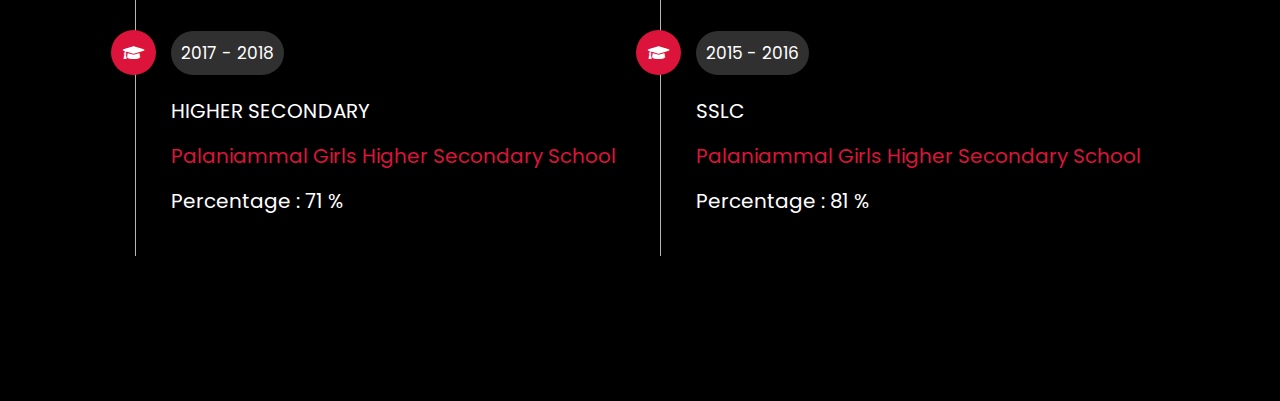
==== commit 682f6cc4: "updated" ====
--- a/about.html
+++ b/about.html
@@ -20,7 +20,7 @@
 <nav class="navibar">
     <a href="index.html"><i class="fas fa-home"></i> <span>HOME</span></a>
     <a href="about.html"><i class="fas fa-user"></i><span>ABOUT</span></a>
-    <a href="port.html"><i class="fas fa-briefcase"></i><span>PORTFOLIO</span></a>
+    <a href="port.html"><i class="fas fa-briefcase"></i><span>PROJECTS</span></a>
     <a href="contact.html"><i class="fas fa-address-book"></i><span>CONTACT</span></a>
 </nav>
 
@@ -72,33 +72,33 @@
 
         <div class="box-container">
             <div class="box">
-                <img src="images/icon-1.jfif" alt="html icon">
-                <h3>html & css</h3>
+                <img src="images/hcj.png" alt="html icon">
+                <h3>Html,css & Javascript</h3>
             </div>
 
             <div class="box">
-                <img src="images/icon-2.png" alt="css icon">
-                <h3>javascript</h3>
+                <img src="images/react.png" alt="css icon">
+                <h3>Web development With React</h3>
             </div>
 
             <div class="box">
-                <img src="images/icon-3.jpg" alt="tableau icon">
-                <h3>Tableau</h3>
+                <img src="images/ptp.jpg" alt="tableau icon">
+                <h3>Tableau,Pentaho<br>Power-BI</h3>
             </div>
 
             <div class="box">
                 <img src="images/img-7.jpg" alt="tableau icon">
-                <h3>Statistics</h3>
+                <h3>Statistics For Data Science</h3>
             </div>
 
             <div class="box">
-                <img src="images/icon-5.jfif" alt="tableau icon">
-                <h3>R Program</h3>
+                <img src="images/pr.png" alt="tableau icon">
+                <h3>R Program & Python Program</h3>
             </div>
 
             <div class="box">
                 <img src="images/icon-4.png" alt="tableau icon">
-                <h3>basics in excel</h3>
+                <h3>Basics in<br> Excel</h3>
             </div>
         </div>
     </section>
